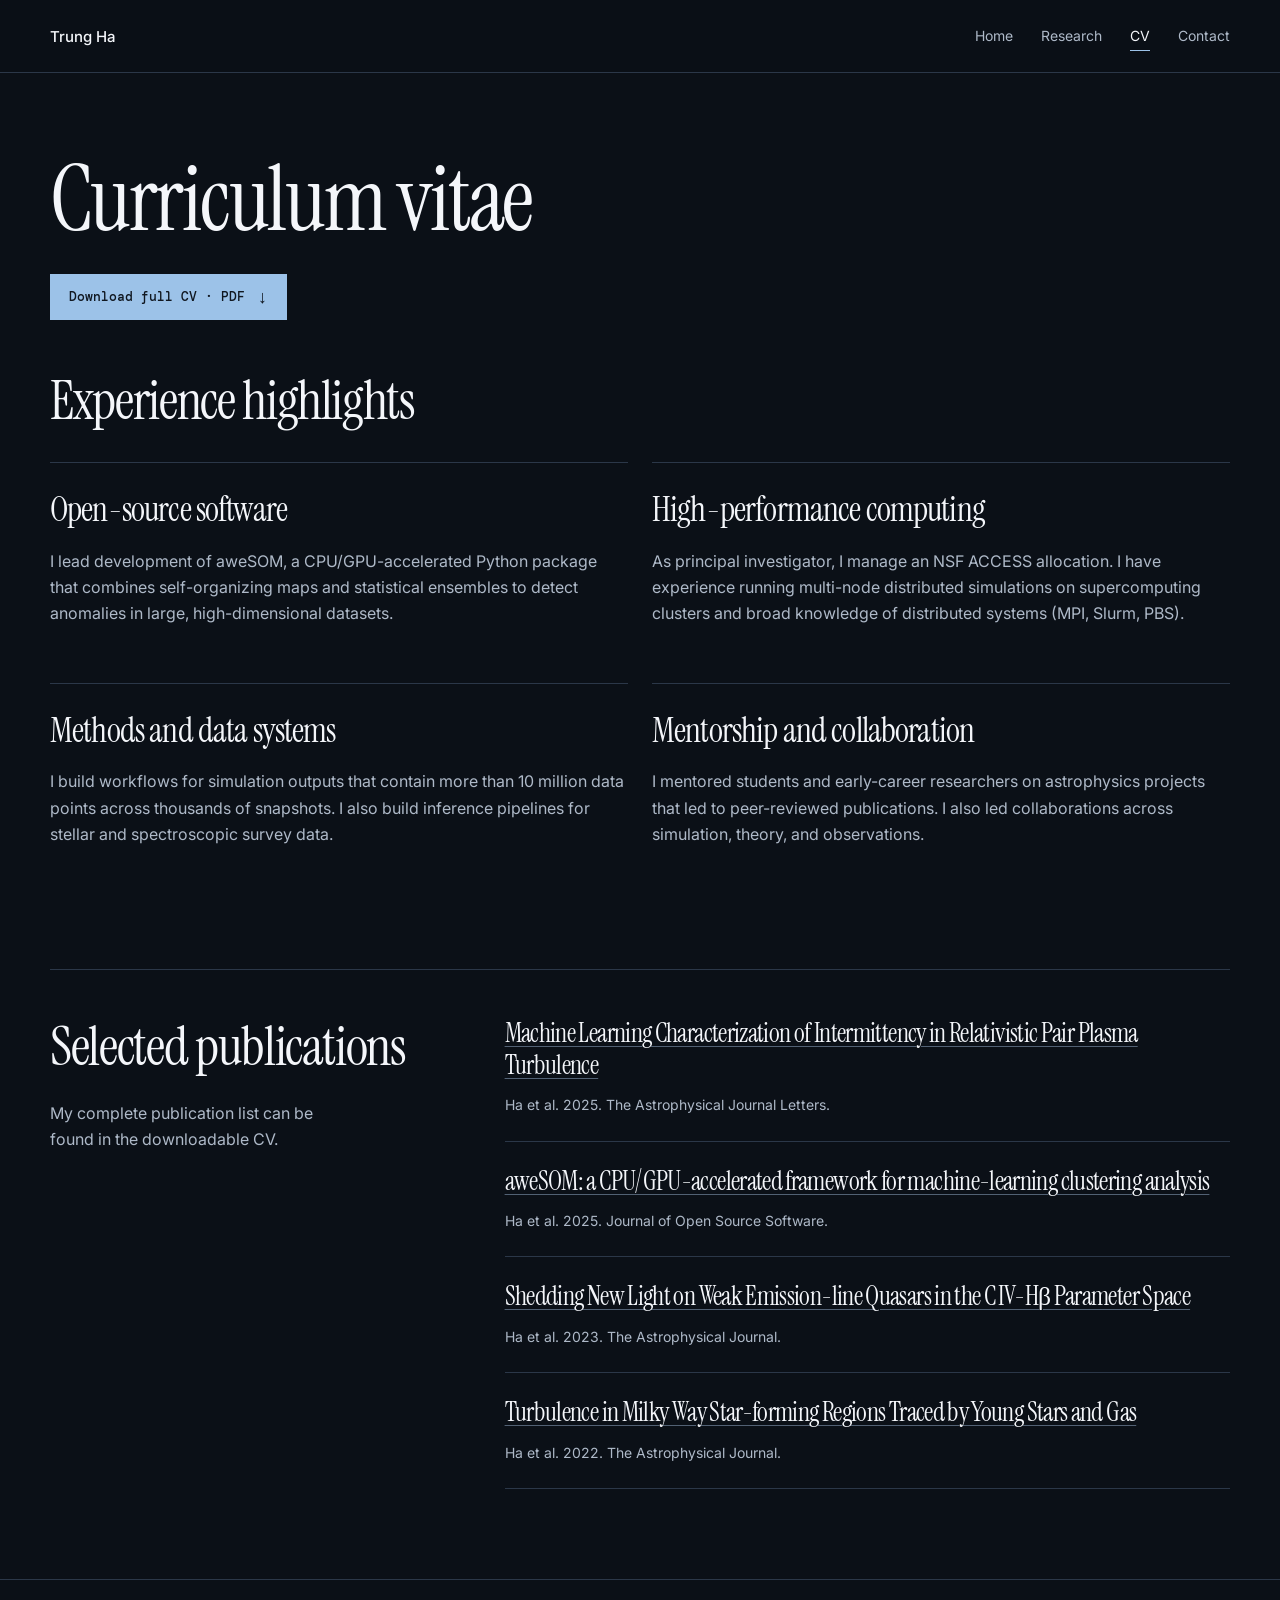
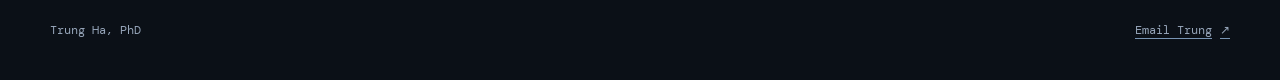
==== reference-variants/dark-editorial-copy-c/cv.html @ 470d202f "refine dark editorial website variant" ====
<!doctype html>
<html lang="en">
<head><meta charset="utf-8"><meta name="viewport" content="width=device-width, initial-scale=1"><meta name="theme-color" content="#0b1017"><meta name="description" content="CV highlights and selected publications for Trung Ha, PhD."><title>CV | Trung Ha, PhD</title><link rel="icon" href="/favicon.ico"><link rel="preconnect" href="https://fonts.googleapis.com"><link rel="preconnect" href="https://fonts.gstatic.com" crossorigin><link href="https://fonts.googleapis.com/css2?family=DM+Mono:wght@400;500&amp;family=Instrument+Serif:ital@0;1&amp;family=Inter:wght@400;500;600;700&amp;display=swap" rel="stylesheet"><link rel="stylesheet" href="style.css"></head>
<body>
  <a class="skip" href="#main">Skip to content</a><header class="site-header"><nav class="shell nav" aria-label="Primary"><a class="wordmark" href="index.html">Trung Ha</a><button class="menu-button" type="button" data-menu-button aria-expanded="false" aria-controls="menu">Menu</button><ul class="nav-links" id="menu" data-menu><li><a href="index.html">Home</a></li><li><a href="research.html">Research</a></li><li><a aria-current="page" href="cv.html">CV</a></li><li><a href="contact.html">Contact</a></li></ul></nav></header>
  <main id="main" class="shell"><section class="page-intro"><h1>Curriculum vitae</h1><a class="button primary cv-download" href="assets/CV_TrungHa_0926.pdf" download>Download full CV · PDF <span class="arrow" aria-hidden="true">↓</span></a></section>
    <section class="cv-highlights" aria-labelledby="experience-highlights-title">
      <h2 id="experience-highlights-title">Experience highlights</h2>
      <div class="cv-grid">
      <article class="highlight"><h3>Open-source software</h3><p>I lead development of aweSOM, a CPU/GPU-accelerated Python package that combines self-organizing maps and statistical ensembles to detect anomalies in large, high-dimensional datasets.</p></article>
      <article class="highlight"><h3>High-performance computing</h3><p>As principal investigator, I manage an NSF ACCESS allocation. I have experience running multi-node distributed simulations on supercomputing clusters and broad knowledge of distributed systems (MPI, Slurm, PBS).</p></article>
      <article class="highlight"><h3>Methods and data systems</h3><p>I build workflows for simulation outputs that contain more than 10 million data points across thousands of snapshots. I also build inference pipelines for stellar and spectroscopic survey data.</p></article>
      <article class="highlight"><h3>Mentorship and collaboration</h3><p>I mentored students and early-career researchers on astrophysics projects that led to peer-reviewed publications. I also led collaborations across simulation, theory, and observations.</p></article>
      </div>
    </section>
    <section class="record"><div><h2>Selected publications</h2><p class="intro">My complete publication list can be found in the downloadable CV.</p></div><div>
      <article class="publication"><h3><a href="https://iopscience.iop.org/article/10.3847/2041-8213/add47b">Machine Learning Characterization of Intermittency in Relativistic Pair Plasma Turbulence</a></h3><p>Ha et al. 2025. The Astrophysical Journal Letters.</p></article>
      <article class="publication"><h3><a href="https://joss.theoj.org/papers/10.21105/joss.07613">aweSOM: a CPU/GPU-accelerated framework for machine-learning clustering analysis</a></h3><p>Ha et al. 2025. Journal of Open Source Software.</p></article>
      <article class="publication"><h3><a href="https://iopscience.iop.org/article/10.3847/1538-4357/acd04d">Shedding New Light on Weak Emission-line Quasars in the C IV-Hβ Parameter Space</a></h3><p>Ha et al. 2023. The Astrophysical Journal.</p></article>
      <article class="publication"><h3><a href="https://iopscience.iop.org/article/10.3847/1538-4357/ac76bf">Turbulence in Milky Way Star-forming Regions Traced by Young Stars and Gas</a></h3><p>Ha et al. 2022. The Astrophysical Journal.</p></article>
    </div></section>

  </main>
  <footer class="site-footer"><div class="shell"><span>Trung Ha, PhD</span><a href="mailto:vinhtrungha99@gmail.com">Email Trung <span aria-hidden="true">↗</span></a></div></footer><script src="app.js"></script>
</body></html>
---- reference-variants/dark-editorial-copy-c/style.css ----
:root {
  color-scheme: dark;
  --ink: #f4f6fa;
  --muted: #aeb9c8;
  --quiet: #97a6ba;
  --ground: #0b1017;
  --surface: #131b26;
  --line: #2b3748;
  --blue: #9cc2e8;
  --blue-strong: #d0e6fb;
  --max: 1180px;
  --serif: 'Instrument Serif', Georgia, serif;
  --sans: Inter, Arial, sans-serif;
  --mono: 'DM Mono', monospace;
  --section-space: clamp(64px, 7vw, 100px);
}

* { box-sizing: border-box; }
html { background: var(--ground); scroll-behavior: smooth; scroll-padding-top: 94px; }
body { margin: 0; min-height: 100svh; display: flex; flex-direction: column; background: var(--ground); color: var(--ink); font: 400 16px/1.65 var(--sans); }
main { flex: 1; min-width: 0; }
a { color: inherit; text-decoration-color: #7894b3; text-underline-offset: 4px; }
a:hover { color: var(--blue-strong); }
a:focus-visible, button:focus-visible { outline: 2px solid var(--blue-strong); outline-offset: 5px; }
img { display: block; max-width: 100%; height: auto; }
.shell { width: min(var(--max), calc(100% - 64px)); margin: 0 auto; }
.skip { position: fixed; left: -999px; top: 12px; z-index: 20; background: var(--ink); color: var(--ground); padding: 9px 14px; }
.skip:focus { left: 12px; }
h1, h2, h3, p { margin-top: 0; }
h1, h2, h3 { font-weight: 400; letter-spacing: -.025em; text-wrap: balance; }
h1 { font: 400 clamp(56px, 7vw, 96px)/1.04 var(--serif); margin-bottom: 0; }
h2 { font: 400 clamp(38px, 4.2vw, 60px)/1.08 var(--serif); margin-bottom: 24px; }
h3 { font: 400 31px/1.13 var(--serif); }

.site-header { border-bottom: 1px solid var(--line); position: sticky; top: 0; z-index: 10; background: rgba(11,16,23,.96); backdrop-filter: blur(14px); }
.nav { height: 72px; display: flex; align-items: center; justify-content: space-between; gap: 24px; }
.wordmark { display: inline-flex; align-items: center; min-height: 44px; text-decoration: none; font: 500 15px/1 var(--sans); }
.nav-links { display: flex; align-items: center; gap: 28px; list-style: none; padding: 0; margin: 0; }
.nav-links a { display: inline-flex; align-items: center; min-height: 44px; color: var(--muted); text-decoration: none; font-size: 14px; }
.nav-links a[aria-current='page'] { color: var(--ink); text-decoration: underline; text-decoration-color: var(--blue); text-underline-offset: 9px; }
.nav-links a:hover { color: var(--ink); }
.menu-button { display: none; min-height: 44px; border: 1px solid var(--line); background: none; color: var(--ink); padding: 8px 14px; font: 500 13px var(--mono); cursor: pointer; }
.button { display: inline-flex; align-items: center; justify-content: center; min-height: 46px; gap: 12px; padding: 10px 18px; border: 1px solid var(--line); color: var(--ink); text-decoration: none; font: 500 13px/1.4 var(--mono); }
.button:hover { border-color: var(--blue); color: var(--blue-strong); }
.button.primary { border-color: var(--blue); background: var(--blue); color: #101720; }
.button.primary:hover { background: var(--blue-strong); }
.arrow { font-size: 18px; line-height: 1; }

.hero { min-height: min(760px, calc(100svh - 72px)); display: grid; align-items: end; position: relative; overflow: clip; background: #111a23; }
.hero::before { content: ''; position: absolute; inset: 0; background: linear-gradient(90deg, rgba(7,11,17,.92), rgba(7,11,17,.60) 48%, rgba(7,11,17,.2)), linear-gradient(0deg, rgba(7,11,17,.86), transparent 53%); z-index: 1; }
.hero-image { width: 100%; height: 100%; position: absolute; object-fit: cover; inset: 0; object-position: center; opacity: .82; }
.hero-copy { padding: 100px 0 72px; position: relative; z-index: 2; }
.hero-copy h1 { font-size: clamp(56px, 8.3vw, 120px); margin: 0 0 20px; }
.role { margin: 0; color: var(--muted); opacity: .82; font: italic 400 clamp(21px, 2.2vw, 30px)/1.15 var(--serif); letter-spacing: .01em; }
.opening { max-width: 620px; margin: 28px 0 0; color: #dce4ee; font-size: clamp(17px, 1.6vw, 20px); line-height: 1.65; }
.hero-actions { display: flex; flex-wrap: wrap; gap: 12px; margin-top: 30px; }
.home-section { padding: var(--section-space) 0; border-top: 1px solid var(--line); }
.home-grid { display: grid; grid-template-columns: minmax(240px, .75fr) minmax(0, 1.25fr); gap: clamp(38px, 8vw, 105px); align-items: center; }
.portrait { width: min(100%, 360px); aspect-ratio: 1; object-fit: cover; }
.bio-copy p { max-width: 50ch; color: #d7dee7; font-size: 18px; }
.bio-copy .bio-note { color: var(--muted); font-size: 16px; margin-bottom: 0; }
.section-head { display: flex; justify-content: space-between; gap: 28px; align-items: center; margin-bottom: 34px; }
.section-head h2 { margin: 0; }
.project-list { display: grid; grid-template-columns: repeat(3, minmax(0, 1fr)); gap: 28px; }
.project-list article { min-width: 0; display: flex; flex-direction: column; border-bottom: 1px solid var(--line); padding-bottom: 14px; }
.project-visual { display: block; background: #080c12; text-decoration: none; }
.project-list img { aspect-ratio: 1.35; width: 100%; object-fit: contain; background: #080c12; }
.project-list h3 { margin: 22px 0 10px; }
.project-list h3 a { text-decoration: none; }
.project-list h3 a:hover { text-decoration: underline; text-decoration-color: var(--blue); text-underline-offset: 6px; }
.project-list p { color: var(--muted); font-size: 15px; margin-bottom: 16px; }

.page-intro { padding: 80px 0 52px; }
.kicker { max-width: 62ch; margin: 24px 0 0; color: var(--muted); font-size: 18px; }
.project-index { display: flex; flex-wrap: wrap; gap: 8px 28px; padding-top: 24px; margin-top: 30px; border-top: 1px solid var(--line); }
.project-index a { display: inline-flex; align-items: center; gap: 14px; min-height: 44px; color: var(--blue); font: 400 13px/1.5 var(--mono); }
.flagship-grid { display: grid; grid-template-columns: repeat(2, minmax(0, 1fr)); gap: 28px; }
.flagship { min-width: 0; display: flex; flex-direction: column; background: var(--surface); border: 1px solid var(--line); }
.flagship:first-child { grid-column: 1 / -1; }
.flagship img { width: 100%; aspect-ratio: 1.4; object-fit: contain; background: #080c12; }
.flagship.accretion img { aspect-ratio: 3; }
.flagship.accretion .flagship-content { display: grid; grid-template-columns: .85fr 1.15fr; column-gap: 48px; }
.flagship.accretion .project-type { grid-column: 1; }
.flagship.accretion h2 { grid-column: 1; grid-row: 2 / 4; margin-bottom: 0; }
.flagship.accretion p { grid-column: 2; grid-row: 1 / 3; }
.flagship.accretion .project-links { grid-column: 2; }
.flagship-content { padding: clamp(24px, 3vw, 38px); flex: 1; display: flex; flex-direction: column; }
.project-type, .section-label { color: var(--blue); font: 400 12px/1.5 var(--mono); letter-spacing: .06em; text-transform: uppercase; }
.flagship h2 { font-size: clamp(36px, 3.5vw, 48px); margin: 14px 0 20px; }
.flagship p { color: #d8e0e9; font-size: 16px; margin-bottom: 24px; }
.project-links { display: flex; flex-wrap: wrap; gap: 0 22px; margin-top: auto; }
.project-links a { display: inline-flex; align-items: center; min-height: 44px; color: var(--blue-strong); font: 400 13px/1.5 var(--mono); }
.figure-link { display: block; background: #080c12; color: var(--blue); text-decoration: none; }
.figure-caption { display: flex; justify-content: flex-end; gap: 6px; padding: 8px 12px; border-top: 1px solid var(--line); font: 400 12px/1.5 var(--mono); }
.figure-link:hover .figure-caption { color: var(--blue-strong); }
.supporting { margin: var(--section-space) 0; }
.supporting-head { margin-bottom: 32px; }
.supporting-grid { display: grid; grid-template-columns: repeat(3, minmax(0, 1fr)); gap: 28px; }
.supporting-card { min-width: 0; border-top: 1px solid var(--line); display: flex; flex-direction: column; }
.supporting-card img { width: 100%; aspect-ratio: 1.45; object-fit: contain; background: #080c12; }
.supporting-card .card-copy { padding-top: 22px; flex: 1; display: flex; flex-direction: column; }
.supporting-card h3 { font-size: 30px; margin: 10px 0 12px; }
.supporting-card p { color: var(--muted); font-size: 15px; margin: 0 0 16px; }
.supporting-card a { display: inline-flex; align-items: center; align-self: start; min-height: 44px; color: var(--blue); font: 400 13px/1.5 var(--mono); margin-top: auto; }

.cv-download { margin-top: 28px; }
.cv-highlights { margin-bottom: var(--section-space); }
.cv-highlights > h2 { margin-bottom: 32px; }
.cv-grid { display: grid; grid-template-columns: repeat(2, minmax(0, 1fr)); gap: 24px; }
.highlight { padding: 28px 0 32px; background: transparent; border-top: 1px solid var(--line); }
.highlight h3 { font: 400 34px/1.13 var(--serif); margin: 0 0 18px; }
.highlight p { color: var(--muted); margin: 0; font-size: 16px; }
.record { margin: var(--section-space) 0; padding-top: 48px; border-top: 1px solid var(--line); display: grid; grid-template-columns: .7fr 1.3fr; gap: 64px; }
.record .intro { color: var(--muted); max-width: 30ch; }
.publication { padding: 24px 0; border-bottom: 1px solid var(--line); }
.publication:first-child { padding-top: 0; }
.publication h3 { font: 400 clamp(23px, 2vw, 29px)/1.24 var(--serif); margin: 0 0 12px; text-wrap: initial; }
.publication h3 a { text-decoration-color: #526174; text-decoration-thickness: 1px; text-underline-offset: 4px; }
.publication h3 a:hover { text-decoration-color: var(--blue); }
.publication p { color: var(--muted); font-size: 14px; margin: 0; }

.contact-grid { display: grid; grid-template-columns: .75fr 1.25fr; gap: 64px; padding-bottom: var(--section-space); }
.contact-note { color: var(--muted); max-width: 31ch; font-size: 18px; }
.contact-photo { width: 100%; aspect-ratio: 4 / 5; object-fit: cover; object-position: center top; filter: contrast(1.04); }
.contact-links { border-top: 1px solid var(--line); min-width: 0; }
.contact-links a { min-height: 100px; display: flex; gap: 16px; align-items: center; justify-content: space-between; border-bottom: 1px solid var(--line); text-decoration: none; }
.contact-links a:hover strong { color: var(--blue-strong); text-decoration: underline; text-underline-offset: 6px; }
.contact-links strong { min-width: 0; overflow-wrap: anywhere; font: 400 clamp(25px, 2.5vw, 36px)/1.2 var(--serif); }
.contact-links span { color: var(--blue); font: 400 12px/1.5 var(--mono); flex-shrink: 0; }
.site-footer { padding: 28px 0; border-top: 1px solid var(--line); color: var(--quiet); font: 400 12px/1.5 var(--mono); }
.site-footer .shell { display: flex; justify-content: space-between; align-items: center; gap: 16px; }
.site-footer a { display: inline-flex; align-items: center; gap: 8px; min-height: 44px; }

@media (max-width: 1000px) {
  .flagship.accretion .flagship-content { display: flex; }
  .flagship.accretion h2 { margin-bottom: 20px; }
  .contact-grid { grid-template-columns: 1fr; gap: 20px; }
  .contact-note { max-width: 48ch; }
  .contact-photo { aspect-ratio: 4 / 3; object-position: center top; }
}
@media (max-width: 760px) {
  .shell { width: min(calc(100% - 40px), var(--max)); }
  .nav { height: 64px; }
  .menu-button { display: block; }
  .nav-links { display: none; position: absolute; left: 0; right: 0; top: 64px; padding: 12px 20px 18px; flex-direction: column; align-items: stretch; gap: 0; background: var(--ground); border-bottom: 1px solid var(--line); }
  .nav-links.open { display: flex; }
  .nav-links a { display: flex; min-height: 48px; font-size: 16px; }
  .hero { min-height: min(740px, calc(100svh - 64px)); }
  .hero-copy { padding: 96px 0 48px; }
  .hero-copy h1 { font-size: clamp(51px, 12.4vw, 82px); }
  .home-grid, .record { grid-template-columns: 1fr; gap: 32px; }
  .portrait { max-width: 300px; }
  .section-head { align-items: start; flex-direction: column; gap: 22px; }
  .project-list, .supporting-grid, .cv-grid, .flagship-grid { grid-template-columns: 1fr; }
  .project-list, .supporting-grid { gap: 40px; }
  .project-list img { aspect-ratio: 1.4; }
  .page-intro { padding: 54px 0 40px; }
  .project-index { gap: 4px 24px; margin-top: 24px; padding-top: 16px; }
  .flagship:first-child { grid-column: auto; }
  .flagship.accretion img { aspect-ratio: 2; }
  .flagship-content { padding: 24px; }
  .flagship h2 { font-size: 38px; }
  .highlight { padding: 26px; }
  .record { padding-top: 36px; }
  .record h2 { margin-bottom: 16px; }
  .contact-links a { min-height: 96px; }
  .contact-links strong { font-size: clamp(25px, 6.5vw, 34px); }
  .contact-links span { font-size: 12px; }
}
@media (max-width: 380px) {
  .contact-links a { align-items: start; justify-content: center; flex-direction: column; gap: 8px; padding: 18px 0; }
}
@media (prefers-reduced-motion: reduce) {
  html { scroll-behavior: auto; }
}
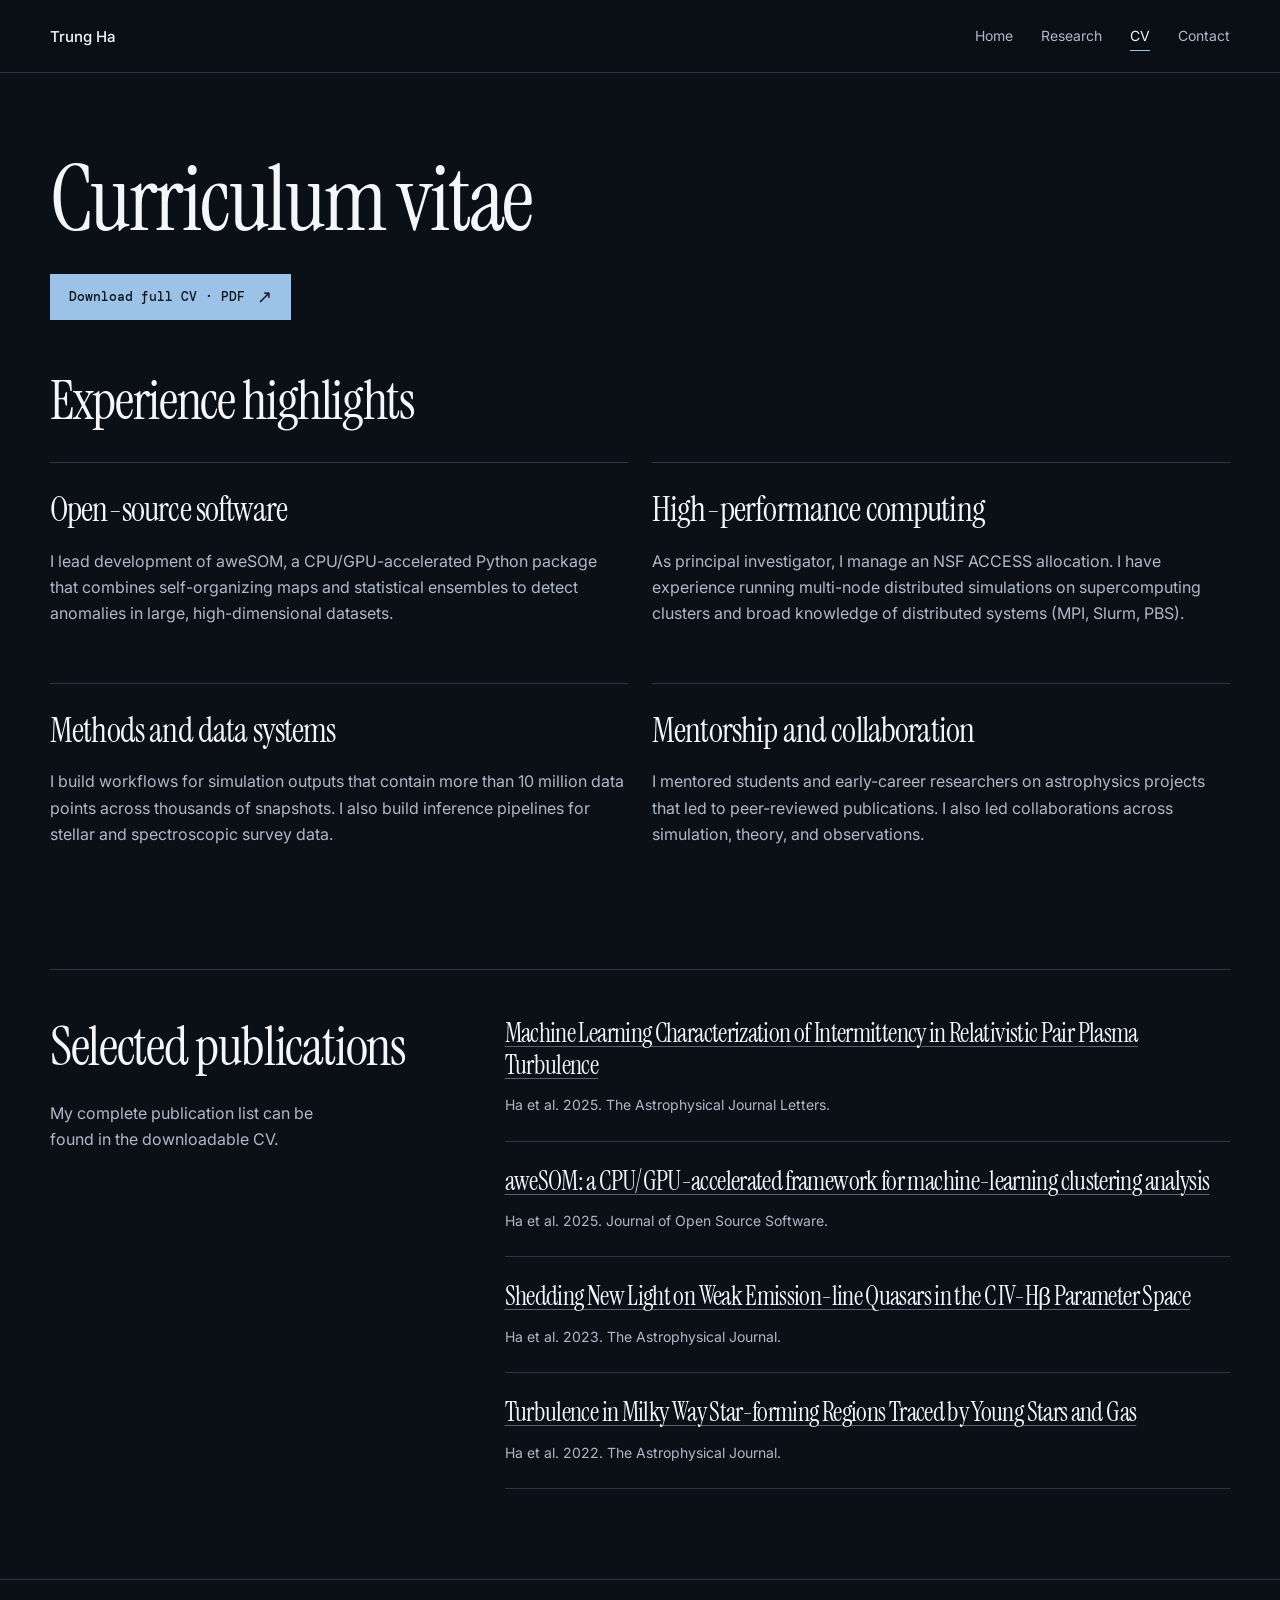
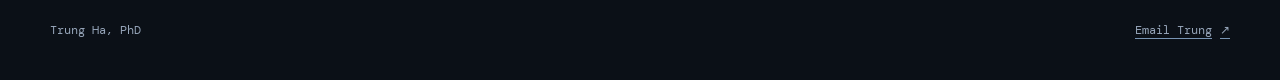
==== commit 664ff185: "open CV PDF in new tab instead of forcing download" ====
--- a/reference-variants/dark-editorial-copy-c/cv.html
+++ b/reference-variants/dark-editorial-copy-c/cv.html
@@ -3,7 +3,7 @@
 <head><meta charset="utf-8"><meta name="viewport" content="width=device-width, initial-scale=1"><meta name="theme-color" content="#0b1017"><meta name="description" content="CV highlights and selected publications for Trung Ha, PhD."><title>CV | Trung Ha, PhD</title><link rel="icon" href="/favicon.ico"><link rel="preconnect" href="https://fonts.googleapis.com"><link rel="preconnect" href="https://fonts.gstatic.com" crossorigin><link href="https://fonts.googleapis.com/css2?family=DM+Mono:wght@400;500&amp;family=Instrument+Serif:ital@0;1&amp;family=Inter:wght@400;500;600;700&amp;display=swap" rel="stylesheet"><link rel="stylesheet" href="style.css"></head>
 <body>
   <a class="skip" href="#main">Skip to content</a><header class="site-header"><nav class="shell nav" aria-label="Primary"><a class="wordmark" href="index.html">Trung Ha</a><button class="menu-button" type="button" data-menu-button aria-expanded="false" aria-controls="menu">Menu</button><ul class="nav-links" id="menu" data-menu><li><a href="index.html">Home</a></li><li><a href="research.html">Research</a></li><li><a aria-current="page" href="cv.html">CV</a></li><li><a href="contact.html">Contact</a></li></ul></nav></header>
-  <main id="main" class="shell"><section class="page-intro"><h1>Curriculum vitae</h1><a class="button primary cv-download" href="assets/CV_TrungHa_0926.pdf" download>Download full CV · PDF <span class="arrow" aria-hidden="true">↓</span></a></section>
+  <main id="main" class="shell"><section class="page-intro"><h1>Curriculum vitae</h1><a class="button primary cv-download" href="assets/CV_TrungHa_0926.pdf" target="_blank" rel="noopener noreferrer">Download full CV · PDF <span class="arrow" aria-hidden="true">↗</span></a></section>
     <section class="cv-highlights" aria-labelledby="experience-highlights-title">
       <h2 id="experience-highlights-title">Experience highlights</h2>
       <div class="cv-grid">
